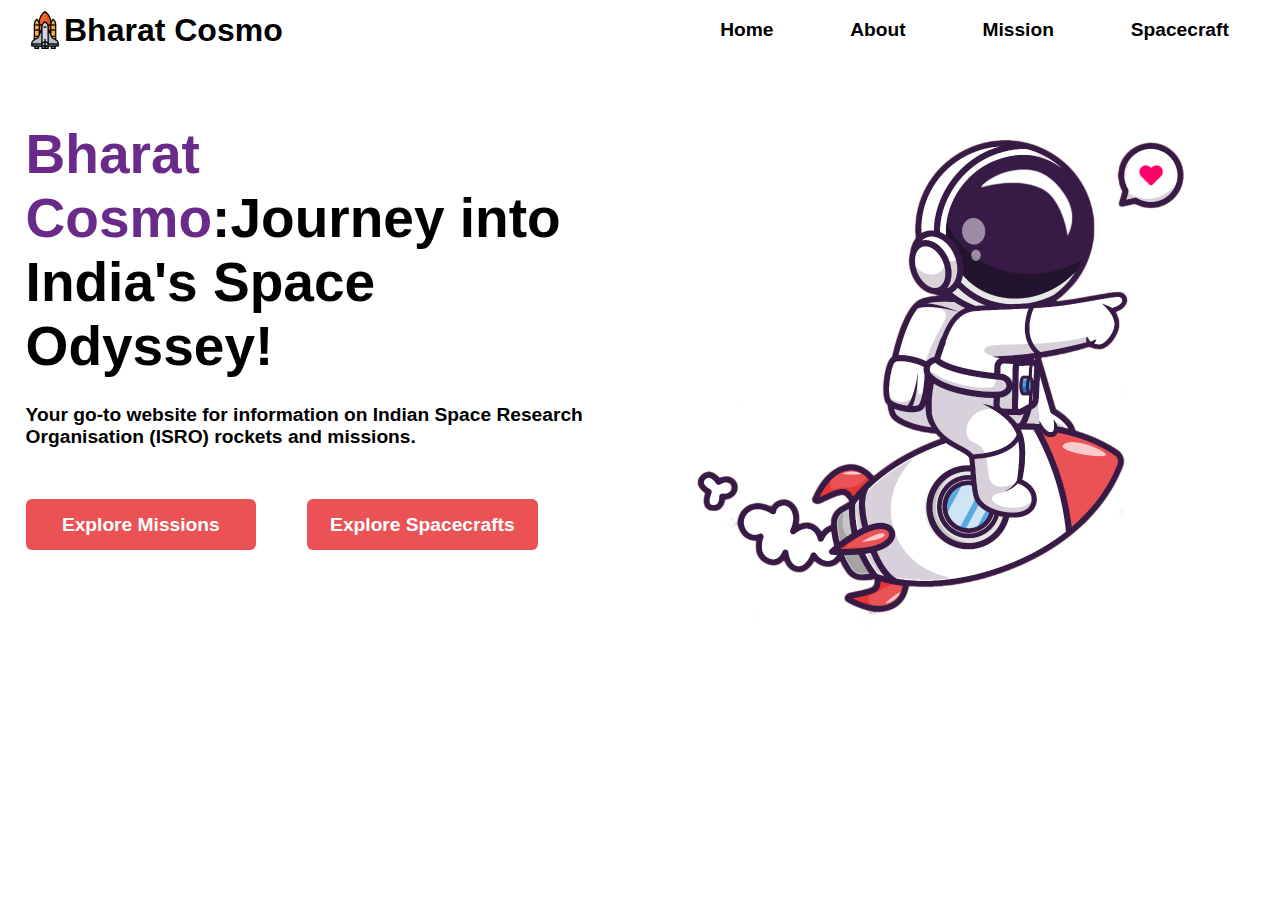
==== index.html @ 1bb53cc1 "UI UPDATES" ====
<!DOCTYPE html>
<html lang="en">
<head>
  <meta charset="UTF-8">
  <meta name="viewport" content="width=device-width, initial-scale=1.0">
  <link rel="stylesheet" href="css/style.css">
  <title>Bharat Cosmo</title>
</head>
<body>
  <div class="contents">
    <nav>
      <div class="logo"></div>
      <h1>Bharat Cosmo</h1>
        <div class="menu">
        <h4>Home</h4>
        <h4>About</h4>
        <h4>Mission</h4>
        <h4>Spacecraft</h4>
        <img src="img/bars-solid.svg" alt="menu-logo">
        </div>
    </nav>
    <div class="hero">
    <div class="left">
      <h1><span>Bharat Cosmo</span>:Journey into India's Space Odyssey!</h1>
      <h4>Your go-to website for information on Indian Space Research Organisation (ISRO) rockets and missions.</h4>
<div class="buttons"><button>Explore Missions</button>
  <button>Explore Spacecrafts</button></div>
    
    </div>
    <div class="right">
    </div>
  </div>
  </div>
 


</body>
</html>
---- css/style.css ----
body{
    margin: 0;
    padding: 0;
    border: 0;
    font-family: sans-serif;
}

nav{
    width: 100%;
    height: 60px;
    display: flex;
    align-items: center;
    justify-content: space-between; 
 }

.logo{
    background-image: url(/img/spaceship.png);
    background-repeat: no-repeat;
    background-size: contain;
    position: absolute;  
    left: 2vw;
    height: 3vw;
    width: 3vw;
}

nav h1{
    font-size: 2.5vw;
    font-weight:bolder;
    padding-left: 5vw;
}

.menu{
    display: flex;
    justify-content: space-between;
    align-items: center;
    gap: 6vw;
    padding: 4vw;
    font-weight:lighter;
    font-size: 1.5vw;
}

.menu img{
    height: 30px;
    width: 30px;
    margin: 2vw;
    display: none;
}

@media (max-width:600px){
  .menu h4{
    display: none;
  }

  .menu img{
    display: block;
  }
}

.hero{
    display: flex;
}

.left{
    width: 50%;
    height: calc(100vh - 60px);
    flex-direction: column;
}

.left h1{
    font-weight: bolder;
    word-wrap:break-word;
    word-break: keep-all;
    font-size: 4.3vw;
    padding-top: 2vw;
    padding-left: 2vw;
    padding-right: 2vw;
    margin-bottom: 1vw;
}

.left h1 span{
    color:#6a2a8a;
}
.left h4{
    font-size: 1.5vw;
    font-weight: bolder;
    padding-left: 2vw;
    padding-right: 2vw;
}

.left button{
    display: flex;
    font-weight: bolder;
    font-size: 1.5vw;
    color: white;
    width: 18vw;
    height: 4vw;
    margin: 2vw;
    background-color: #EB5255;
    border: 0;
    border-radius: 6px;
    display: flex;
    align-items: center;
    justify-content: center;
}

.buttons{
    display: flex;
}

.right{
    width: 50%;
    background-image: url(/img/astro.png);
    background-size: contain;
    background-repeat: no-repeat;
}
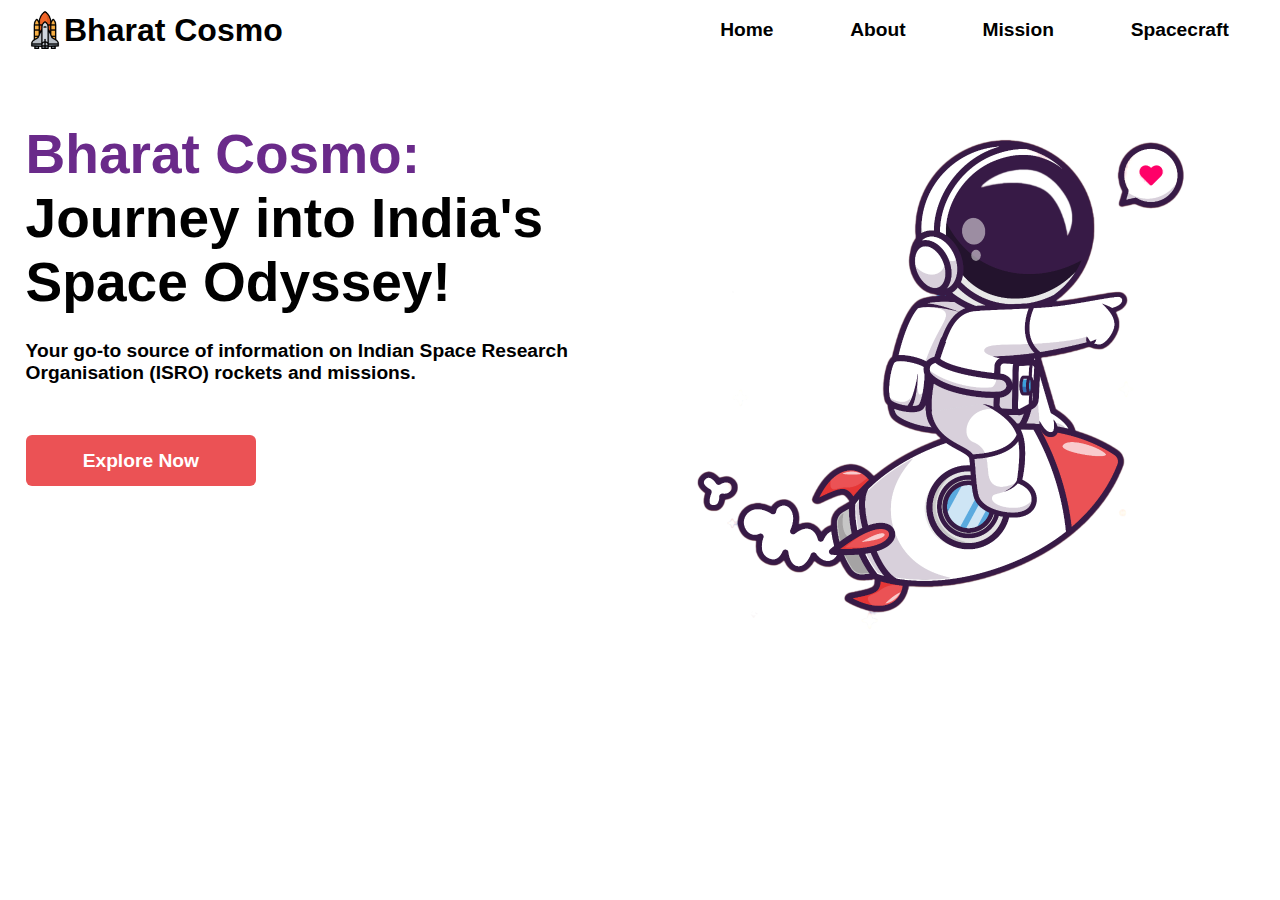
==== commit 5bb2068c: "UI UPDaTE" ====
--- a/index.html
+++ b/index.html
@@ -21,15 +21,25 @@
     </nav>
     <div class="hero">
     <div class="left">
-      <h1><span>Bharat Cosmo</span>:Journey into India's Space Odyssey!</h1>
-      <h4>Your go-to website for information on Indian Space Research Organisation (ISRO) rockets and missions.</h4>
-<div class="buttons"><button>Explore Missions</button>
-  <button>Explore Spacecrafts</button></div>
-    
+      <h1><span>Bharat Cosmo: </span>Journey into India's Space Odyssey!</h1>
+      <h4>Your go-to source of information on Indian Space Research Organisation (ISRO) rockets and missions.</h4>
+<div class="buttons"><button>Explore Now</button>
+  </div>
+      </div>
+
+    <div class="right">
+      <div class="buttons"><button>Explore Now</button>
+      </div>
+
     </div>
-    <div class="right">
+
+  </div>
+
+    <div class="missions">
+      <div class="m-left"></div>
+      <div class="m-right"></div>
     </div>
-  </div>
+
   </div>
  
 
--- a/css/style.css
+++ b/css/style.css
@@ -46,16 +46,6 @@
     display: none;
 }
 
-@media (max-width:600px){
-  .menu h4{
-    display: none;
-  }
-
-  .menu img{
-    display: block;
-  }
-}
-
 .hero{
     display: flex;
 }
@@ -68,8 +58,6 @@
 
 .left h1{
     font-weight: bolder;
-    word-wrap:break-word;
-    word-break: keep-all;
     font-size: 4.3vw;
     padding-top: 2vw;
     padding-left: 2vw;
@@ -114,5 +102,93 @@
     background-repeat: no-repeat;
 }
 
+.right button{
+    display: none;
+}
+
+/* Media query for mobile devices */
+@media (max-width:600px){
+    .menu h4{
+      display: none;
+    }
+  
+    .menu img{
+      display: block;
+    }
+  
+    nav h1{
+      font-size: 20px;
+      padding-left: 8vw;
+    }
+  
+    .logo{
+      height: 6vw;
+      width: 6vw;
+    }
+
+    .left button{
+        height:9vw;
+        width:33vw;
+        font-size: 4vw;
+        font-weight: 700;
+        display: none;
+    }
+    .right button{
+        height:15vw;
+        width:60vw;
+        font-size: 6vw;
+        font-weight: 700;
+        display: flex;
+        color: white;
+        margin: 10vw;
+        background-color: #EB5255;
+        border: 0;
+        border-radius: 6px;
+        margin-top: 85vw;
+        margin-left: 8vw;
+        align-items: center;
+        justify-content: center;
+    }
 
 
+    .left h1{
+        font-size: 10vw;
+    }
+
+    .left h4{
+        font-size: 5vw;
+        font-weight:300;
+        padding-left: 2vw;
+        padding-right: 2vw;
+        margin-top: 3vw;
+    }
+
+    .left{
+        height: 70vw;
+        width: 100vw;
+        /* background-color: grey; */
+    }
+
+    .right{
+     
+        
+        width: 100vw;
+        height: 90vw ;
+        /* background-color: #6a2a8a; */
+        display: flex;
+        justify-content: center;
+    }
+    
+    .hero{
+        display: flex;
+        flex-direction: column;
+        align-items: center;
+
+    }
+
+
+  
+  }
+
+
+
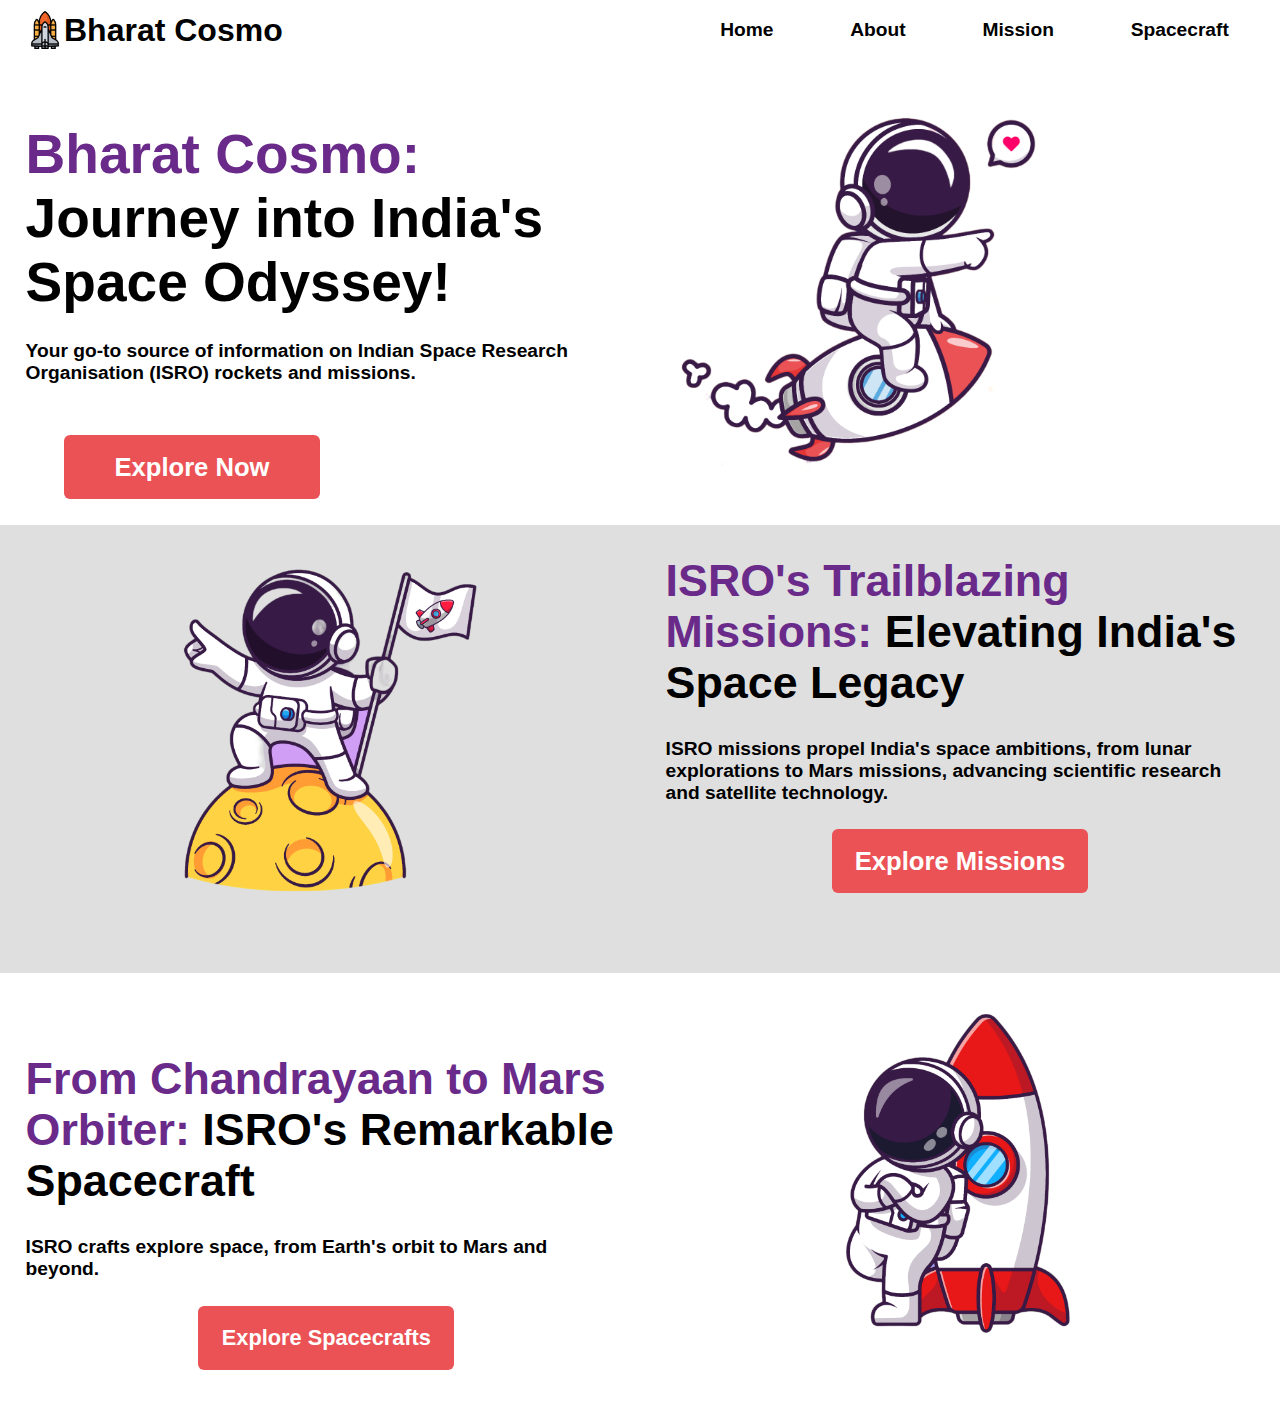
==== commit d09067e3: "homepage ui design" ====
--- a/index.html
+++ b/index.html
@@ -36,9 +36,23 @@
   </div>
 
     <div class="missions">
-      <div class="m-left"></div>
-      <div class="m-right"></div>
+      <div class="m-left">
+        <img src="img/astro-mission.png" alt="">
+      </div>
+      <div class="m-right"><h1><span>ISRO's Trailblazing Missions: </span>Elevating India's Space Legacy</h1>
+      <h4>ISRO missions propel India's space ambitions, from lunar explorations to Mars missions, advancing scientific research and satellite technology.</h4>
+      <button>Explore Missions</button>
+      </div>
     </div>
+
+    <div class="spacecrafts">
+      <div class="s-left"><h1><span>From Chandrayaan to Mars Orbiter: </span>ISRO's Remarkable Spacecraft</h1>
+        <h4>ISRO crafts explore space, from Earth's orbit to Mars and beyond.</h4>
+        <button>Explore Spacecrafts</button>
+       
+      </div>
+      <div class="s-right"> <img src="img/astro-rocket.png" alt="">
+      </div>
 
   </div>
  
--- a/css/style.css
+++ b/css/style.css
@@ -40,10 +40,9 @@
 }
 
 .menu img{
-    height: 30px;
-    width: 30px;
-    margin: 2vw;
     display: none;
+   
+    
 }
 
 .hero{
@@ -52,7 +51,6 @@
 
 .left{
     width: 50%;
-    height: calc(100vh - 60px);
     flex-direction: column;
 }
 
@@ -78,10 +76,10 @@
 .left button{
     display: flex;
     font-weight: bolder;
-    font-size: 1.5vw;
+    font-size: 2vw;
     color: white;
-    width: 18vw;
-    height: 4vw;
+    width: 20vw;
+    height: 5vw;
     margin: 2vw;
     background-color: #EB5255;
     border: 0;
@@ -93,6 +91,7 @@
 
 .buttons{
     display: flex;
+    padding-left: 3vw;
 }
 
 .right{
@@ -114,6 +113,9 @@
   
     .menu img{
       display: block;
+      height: 30px;
+      width: 30px;
+      margin: 2vw;
     }
   
     nav h1{
@@ -186,9 +188,145 @@
 
     }
 
-
-  
-  }
-
-
-
+  }
+
+  .missions{
+    width: 100%;
+    height: 35vw;
+    background-color: #d6d6d6c4;
+    display: flex;
+    justify-content: center;
+    align-items: center;
+  }
+
+  .m-left{
+    height:35vw;
+    width:50%;
+    /* background-color: #D09EF5; */
+   
+    background-repeat: no-repeat;
+    background-size: contain;
+  }
+
+  .m-left img{
+    width:32vw;
+    height:32vw;
+    padding-left: 9vw;
+    padding-top: 0px;
+  }
+  .m-right{
+    height:35vw;
+    width:50%;
+    /* background-color: rgb(255, 12, 166); */
+    display: flex;
+    align-items: center;
+  
+    flex-direction: column;
+  }
+
+  .m-right h1{
+    font-weight: bolder;
+    font-size: 3.5vw;
+    
+    padding-left: 2vw;
+  }
+
+  .m-right span{
+    color:#6a2a8a;
+  }
+
+  .m-right h4{
+    padding-left:2vw;
+    padding-right:2vw;
+    font-size: 1.5vw;
+    margin-top: 0;
+  }
+
+  .m-right button{
+    display: flex;
+    font-weight: bolder;
+    font-size: 2vw;
+    color: white;
+    width: 20vw;
+    height: 5vw;
+   background-color: #EB5255;
+    border: 0;
+    border-radius: 6px;
+    display: flex;
+    align-items: center;
+    justify-content: center;
+  }
+
+  .spacecrafts{
+    width: 100%;
+    height: 35vw;
+    background-color: #ffffff;
+    display: flex;
+    justify-content: center;
+    align-items: center;
+  }
+
+  .s-right{
+    height:35vw;
+    width:50%;
+    /* background-color: #D09EF5; */
+   
+    background-repeat: no-repeat;
+    background-size: contain;
+  }
+
+  .s-right img{
+    width:32vw;
+    height:32vw;
+    padding-left: 9vw;
+    padding-top: 0px;
+  }
+  .s-left{
+    height:35vw;
+    width:50%;
+    /* background-color: rgb(255, 12, 166); */
+    display: flex;
+    align-items: center;
+    justify-content: center;
+  
+    flex-direction: column;
+  }
+
+  .s-left h1{
+    font-weight: bolder;
+    font-size: 3.5vw;
+    
+    padding-left: 2vw;
+  }
+
+  .s-left span{
+    color:#6a2a8a;
+  }
+
+  .s-left h4{
+    padding-left:2vw;
+    padding-right:2vw;
+    font-size: 1.5vw;
+    margin-top: 0;
+  }
+
+  .s-left button{
+    display: flex;
+    font-weight: bolder;
+    font-size: 1.7vw;
+    color: white;
+    width: 20vw;
+    height: 5vw;
+    margin-left: 1vw;
+    background-color: #EB5255;
+    border: 0;
+    border-radius: 6px;
+    display: flex;
+    align-items: center;
+    justify-content: center;
+  }
+
+ 
+
+ 
+
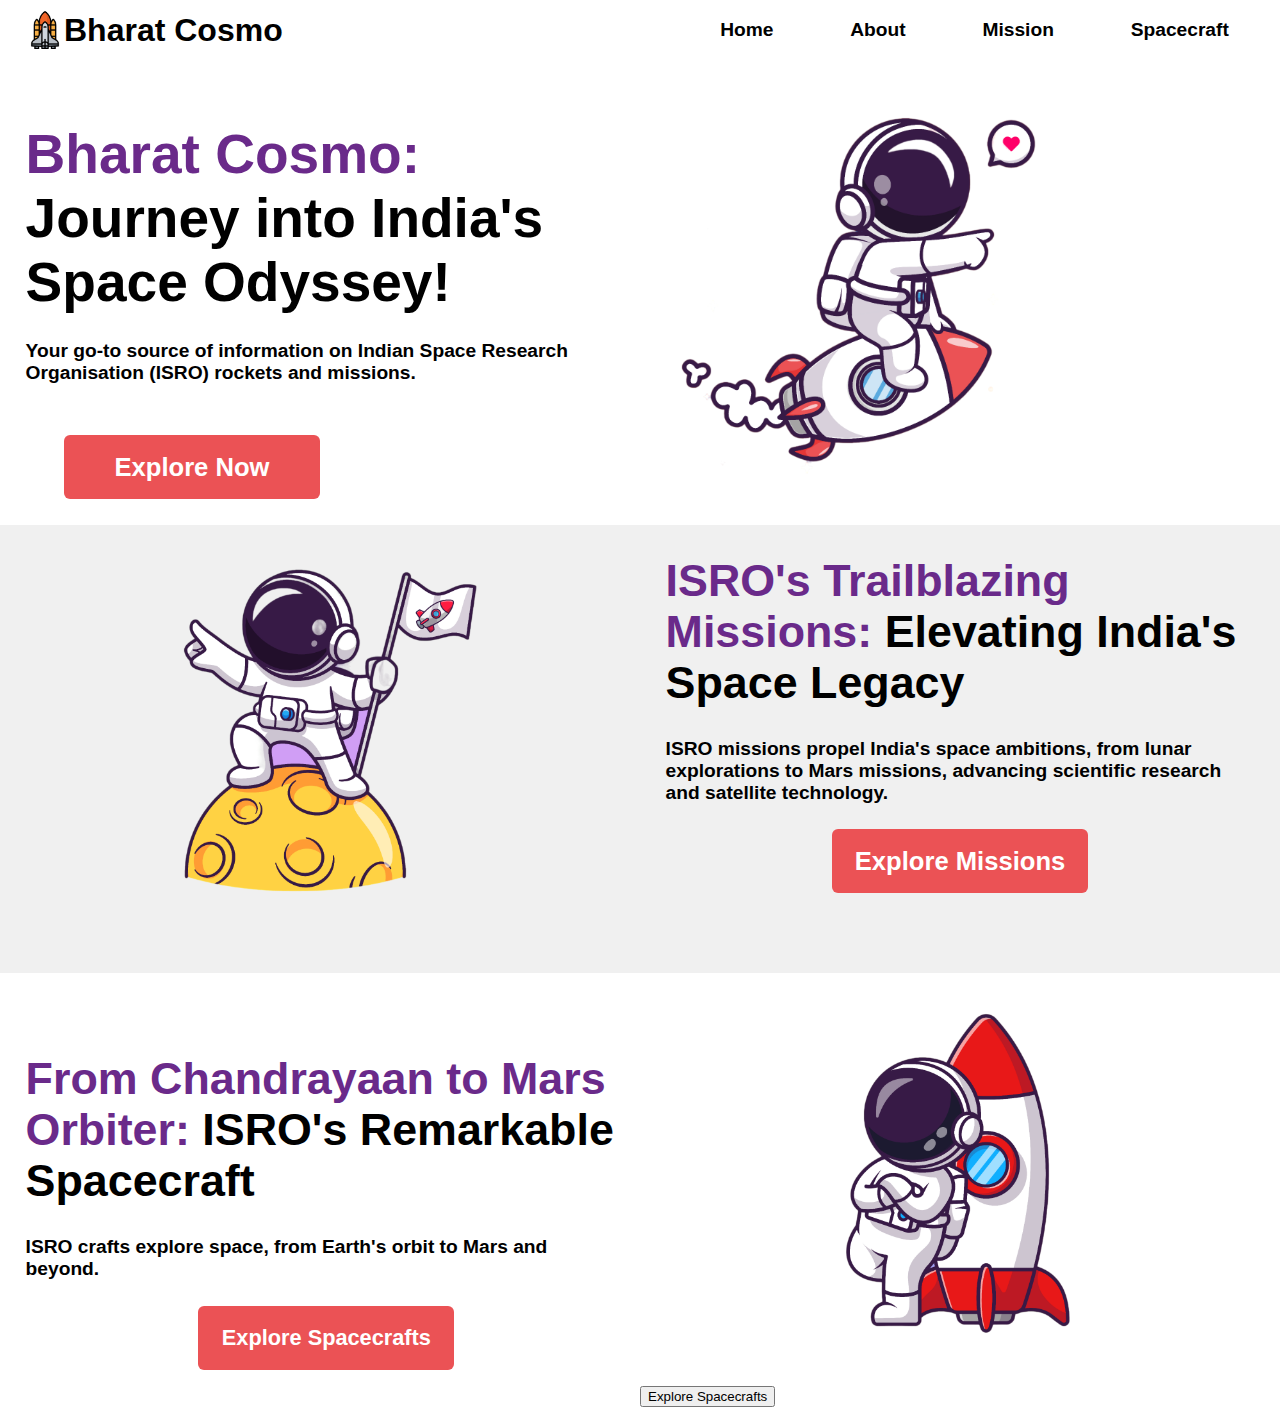
==== commit 520756f6: "homepage ui updates" ====
--- a/index.html
+++ b/index.html
@@ -38,6 +38,7 @@
     <div class="missions">
       <div class="m-left">
         <img src="img/astro-mission.png" alt="">
+        <button>Explore Missions</button>
       </div>
       <div class="m-right"><h1><span>ISRO's Trailblazing Missions: </span>Elevating India's Space Legacy</h1>
       <h4>ISRO missions propel India's space ambitions, from lunar explorations to Mars missions, advancing scientific research and satellite technology.</h4>
@@ -52,9 +53,14 @@
        
       </div>
       <div class="s-right"> <img src="img/astro-rocket.png" alt="">
+        <button>Explore Spacecrafts</button>
       </div>
 
+   
+
   </div>
+
+ 
  
 
 
--- a/css/style.css
+++ b/css/style.css
@@ -105,7 +105,7 @@
     display: none;
 }
 
-/* Media query for mobile devices */
+/* Media query for mobile devices - hero and nav */
 @media (max-width:600px){
     .menu h4{
       display: none;
@@ -155,12 +155,13 @@
 
     .left h1{
         font-size: 10vw;
+        margin-left:2vw;
     }
 
     .left h4{
         font-size: 5vw;
         font-weight:300;
-        padding-left: 2vw;
+        margin-left:2vw;
         padding-right: 2vw;
         margin-top: 3vw;
     }
@@ -193,7 +194,7 @@
   .missions{
     width: 100%;
     height: 35vw;
-    background-color: #d6d6d6c4;
+    background-color: #d6d6d65f;
     display: flex;
     justify-content: center;
     align-items: center;
@@ -326,7 +327,150 @@
     justify-content: center;
   }
 
+  .m-left button{
+    display: none;
+  }
+
+/* Media queries for missions section */
+
+  @media (max-width:600px){
+
+    .missions{
+     height: 150vw;
+     display: flex;
+     margin-top: 15vw;
+     align-items: flex-start;
+     justify-content: flex-start;
+     flex-direction: column-reverse;
+    }
+
+    .m-left{
+      width: 100vw;
+      /* background-color: #6a2a8a; */
+      height: 90vw;
+      position: relative;
+    }
+
+    .m-left img{
+      height: 70vw;
+      width: 70vw;
+      position: absolute;
+      bottom: 10vw;
+      left:10vw;
+    }
+    .m-right{
+      /* background-color: #ff0505; */
+      width: 100vw;
+      display: flex;
+      justify-content: center;
+      align-items:center;
+      
+      height: 60vw;
+    }
+
+    .m-left button{
+      display: flex;
+      font-weight: bolder;
+      font-size: 5vw;
+      color: white;
+      width: 50vw;
+      height: 11vw;
+      margin-left: 1vw;
+      background-color: #EB5255;
+      border: 0;
+      border-radius: 6px;
+      display: flex;
+      align-items: center;
+      justify-content: center;
+      position: absolute;
+      bottom: 4vw;
+      left:24vw;
+
+    }
+
+    .m-right button{
+      display: none;
+    }
+
+    .m-right h1{
+      font-size: 9vw;
+      padding: 0vw 2vw;
+      margin-top:20vw
+    }
+    .m-right h4{
+      font-size: 5vw;
+      font-weight: lighter;
+      padding: 2vw 2vw;
+      margin: 0;
+    }
+
+    .spacecrafts{
+     height: 125vw;
+     display: flex;
+     margin-top: 13vw;
+     align-items: flex-start;
+     justify-content: flex-start;
+     flex-direction: column;
+    }
+
+    .s-right{
+      width: 100vw;
+      /* background-color: #6a2a8a; */
+      height: 90vw;
+      position: relative;
+    }
+
+    .s-right img{
+      height: 70vw;
+      width: 70vw;
+      position: absolute;
+      bottom: 10vw;
+      left:10vw;
+    }
+    .s-left{
+      /* background-color: #ff0505; */
+      width: 100vw;
+      display: flex;
+      justify-content: center;
+      align-items:center;
+      
+      height: 60vw;
+    }
+
+    .s-right button{
+      display: flex;
+      font-weight: bolder;
+      font-size: 4.5vw;
+      color: white;
+      width: 50vw;
+      height: 11vw;
+      margin-left: 1vw;
+      background-color: #EB5255;
+      border: 0;
+      border-radius: 6px;
+      display: flex;
+      align-items: center;
+      justify-content: center;
+      position: absolute;
+      bottom: 4vw;
+      left:24vw;
+
+    }
+
+    .s-left button{
+      display: none;
+    }
+
+    .s-left h1{
+      font-size: 9vw;
+      padding: 0vw 2vw;
+      margin:0.5vw ;
+    }
+    .s-left h4{
+      font-size: 5vw;
+      font-weight: lighter;
+      padding: 2vw 2vw;
+      margin: 0;
+    }
+  }
  
-
- 
-
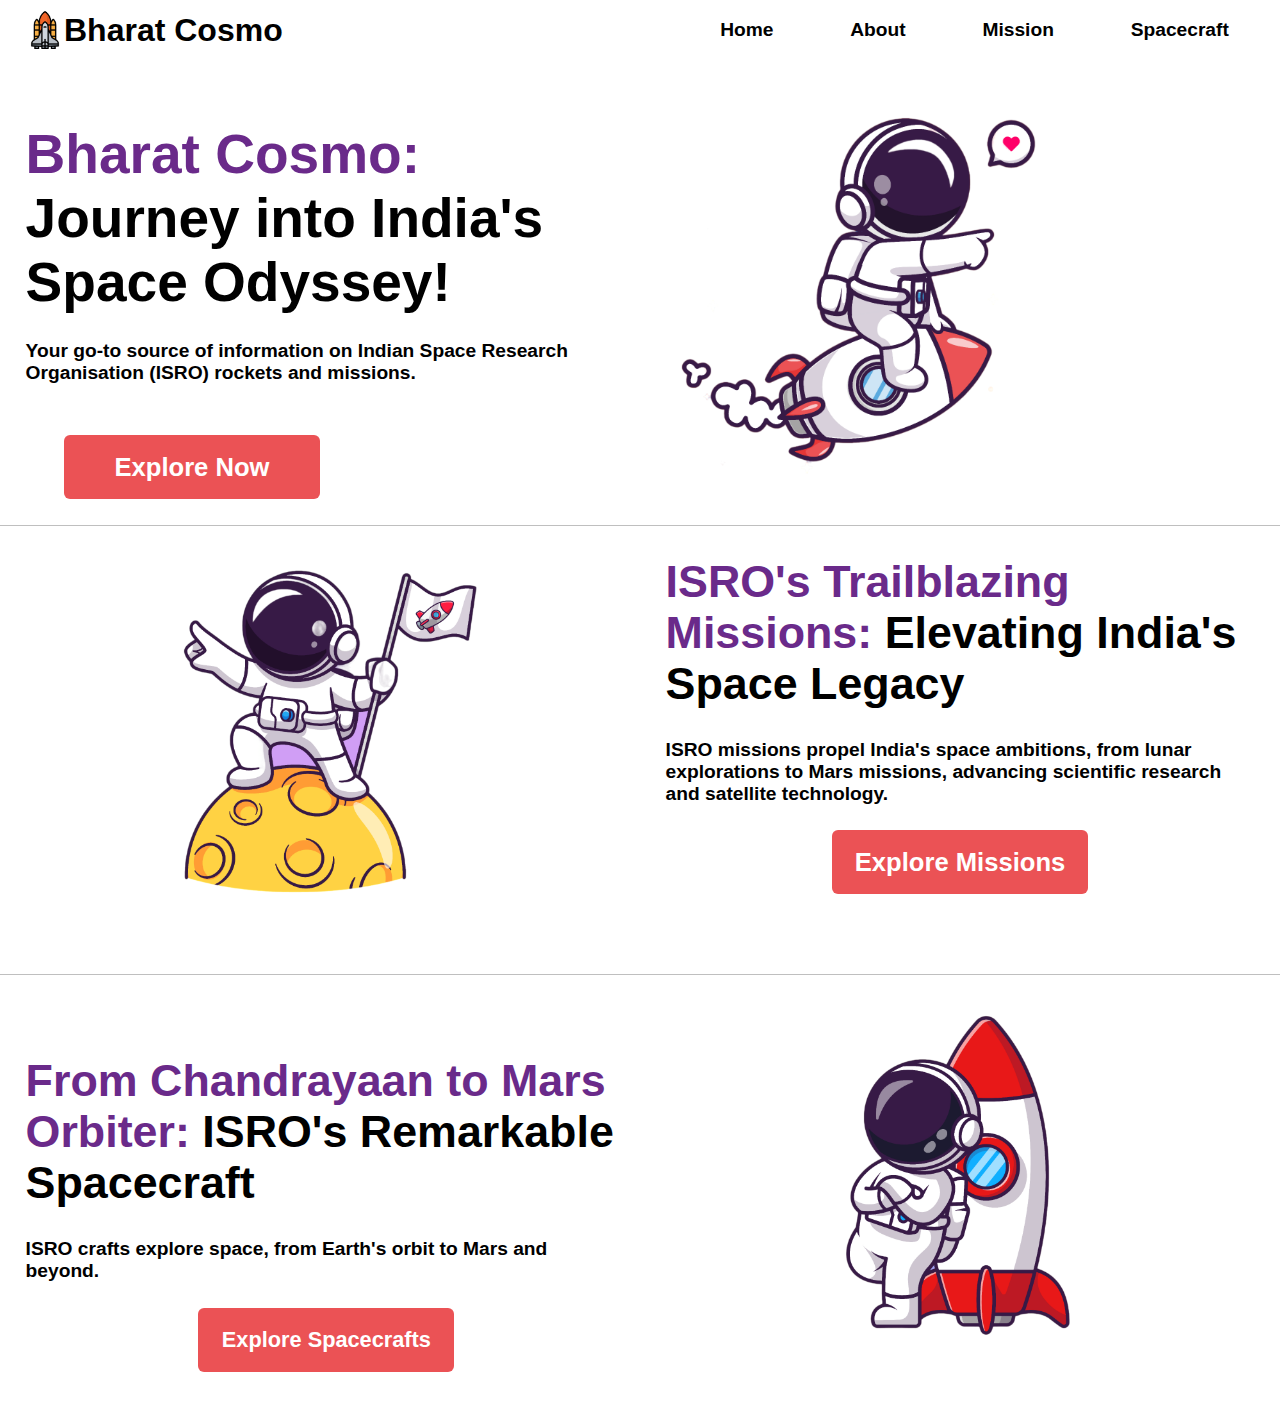
==== commit df370a82: "ui" ====
--- a/index.html
+++ b/index.html
@@ -1,68 +1,76 @@
 <!DOCTYPE html>
 <html lang="en">
-<head>
-  <meta charset="UTF-8">
-  <meta name="viewport" content="width=device-width, initial-scale=1.0">
-  <link rel="stylesheet" href="css/style.css">
-  <title>Bharat Cosmo</title>
-</head>
-<body>
-  <div class="contents">
-    <nav>
-      <div class="logo"></div>
-      <h1>Bharat Cosmo</h1>
+  <head>
+    <meta charset="UTF-8" />
+    <meta name="viewport" content="width=device-width, initial-scale=1.0" />
+    <link rel="stylesheet" href="css/style.css" />
+    <title>Bharat Cosmo</title>
+  </head>
+  <body>
+    <div class="contents">
+      <nav>
+        <div class="logo"></div>
+        <h1>Bharat Cosmo</h1>
         <div class="menu">
-        <h4>Home</h4>
-        <h4>About</h4>
-        <h4>Mission</h4>
-        <h4>Spacecraft</h4>
-        <img src="img/bars-solid.svg" alt="menu-logo">
+          <h4>Home</h4>
+          <h4>About</h4>
+          <h4>Mission</h4>
+          <h4>Spacecraft</h4>
+          <img src="img/bars-solid.svg" alt="menu-logo" />
         </div>
-    </nav>
-    <div class="hero">
-    <div class="left">
-      <h1><span>Bharat Cosmo: </span>Journey into India's Space Odyssey!</h1>
-      <h4>Your go-to source of information on Indian Space Research Organisation (ISRO) rockets and missions.</h4>
-<div class="buttons"><button>Explore Now</button>
-  </div>
+      </nav>
+      <div class="hero">
+        <div class="left">
+          <h1>
+            <span>Bharat Cosmo: </span>Journey into India's Space Odyssey!
+          </h1>
+          <h4>
+            Your go-to source of information on Indian Space Research
+            Organisation (ISRO) rockets and missions.
+          </h4>
+          <div class="buttons"><button>Explore Now</button></div>
+        </div>
+
+        <div class="right">
+          <div class="buttons"><button>Explore Now</button></div>
+        </div>
       </div>
 
-    <div class="right">
-      <div class="buttons"><button>Explore Now</button>
+      <div class="missions">
+        <div class="m-left">
+          <img src="img/astro-mission.png" alt="" />
+          <button>Explore Missions</button>
+        </div>
+        <div class="m-right">
+          <h1>
+            <span>ISRO's Trailblazing Missions: </span>Elevating India's Space
+            Legacy
+          </h1>
+          <h4>
+            ISRO missions propel India's space ambitions, from lunar
+            explorations to Mars missions, advancing scientific research and
+            satellite technology.
+          </h4>
+          <button>Explore Missions</button>
+        </div>
       </div>
 
-    </div>
-
-  </div>
-
-    <div class="missions">
-      <div class="m-left">
-        <img src="img/astro-mission.png" alt="">
-        <button>Explore Missions</button>
-      </div>
-      <div class="m-right"><h1><span>ISRO's Trailblazing Missions: </span>Elevating India's Space Legacy</h1>
-      <h4>ISRO missions propel India's space ambitions, from lunar explorations to Mars missions, advancing scientific research and satellite technology.</h4>
-      <button>Explore Missions</button>
+      <div class="spacecrafts">
+        <div class="s-left">
+          <h1>
+            <span>From Chandrayaan to Mars Orbiter: </span>ISRO's Remarkable
+            Spacecraft
+          </h1>
+          <h4>
+            ISRO crafts explore space, from Earth's orbit to Mars and beyond.
+          </h4>
+          <button>Explore Spacecrafts</button>
+        </div>
+        <div class="s-right">
+          <img src="img/astro-rocket.png" alt="" />
+          <button>Explore Spacecrafts</button>
+        </div>
       </div>
     </div>
-
-    <div class="spacecrafts">
-      <div class="s-left"><h1><span>From Chandrayaan to Mars Orbiter: </span>ISRO's Remarkable Spacecraft</h1>
-        <h4>ISRO crafts explore space, from Earth's orbit to Mars and beyond.</h4>
-        <button>Explore Spacecrafts</button>
-       
-      </div>
-      <div class="s-right"> <img src="img/astro-rocket.png" alt="">
-        <button>Explore Spacecrafts</button>
-      </div>
-
-   
-
-  </div>
-
- 
- 
-
-
-</body>
-</html>+  </body>
+</html>
--- a/css/style.css
+++ b/css/style.css
@@ -1,476 +1,471 @@
-body{
-    margin: 0;
-    padding: 0;
-    border: 0;
-    font-family: sans-serif;
-}
-
-nav{
-    width: 100%;
-    height: 60px;
-    display: flex;
-    align-items: center;
-    justify-content: space-between; 
- }
-
-.logo{
-    background-image: url(/img/spaceship.png);
-    background-repeat: no-repeat;
-    background-size: contain;
-    position: absolute;  
-    left: 2vw;
-    height: 3vw;
-    width: 3vw;
-}
-
-nav h1{
-    font-size: 2.5vw;
-    font-weight:bolder;
-    padding-left: 5vw;
-}
-
-.menu{
-    display: flex;
-    justify-content: space-between;
-    align-items: center;
-    gap: 6vw;
-    padding: 4vw;
-    font-weight:lighter;
-    font-size: 1.5vw;
-}
-
-.menu img{
+body {
+  margin: 0;
+  padding: 0;
+  border: 0;
+  font-family: sans-serif;
+}
+
+nav {
+  width: 100%;
+  height: 60px;
+  display: flex;
+  align-items: center;
+  justify-content: space-between;
+}
+
+.logo {
+  background-image: url(/img/spaceship.png);
+  background-repeat: no-repeat;
+  background-size: contain;
+  position: absolute;
+  left: 2vw;
+  height: 3vw;
+  width: 3vw;
+}
+
+nav h1 {
+  font-size: 2.5vw;
+  font-weight: bolder;
+  padding-left: 5vw;
+}
+
+.menu {
+  display: flex;
+  justify-content: space-between;
+  align-items: center;
+  gap: 6vw;
+  padding: 4vw;
+  font-weight: lighter;
+  font-size: 1.5vw;
+}
+
+.menu img {
+  display: none;
+}
+
+.hero {
+  display: flex;
+}
+
+.left {
+  width: 50%;
+  flex-direction: column;
+}
+
+.left h1 {
+  font-weight: bolder;
+  font-size: 4.3vw;
+  padding-top: 2vw;
+  padding-left: 2vw;
+  padding-right: 2vw;
+  margin-bottom: 1vw;
+}
+
+.left h1 span {
+  color: #6a2a8a;
+}
+.left h4 {
+  font-size: 1.5vw;
+  font-weight: bolder;
+  padding-left: 2vw;
+  padding-right: 2vw;
+}
+
+.left button {
+  display: flex;
+  font-weight: bolder;
+  font-size: 2vw;
+  color: white;
+  width: 20vw;
+  height: 5vw;
+  margin: 2vw;
+  background-color: #eb5255;
+  border: 0;
+  border-radius: 6px;
+  display: flex;
+  align-items: center;
+  justify-content: center;
+}
+
+.buttons {
+  display: flex;
+  padding-left: 3vw;
+}
+
+.right {
+  width: 50%;
+  background-image: url(/img/astro.png);
+  background-size: contain;
+  background-repeat: no-repeat;
+}
+
+.right button {
+  display: none;
+}
+
+/* Media query for mobile devices - hero and nav */
+@media (max-width: 600px) {
+  .menu h4 {
     display: none;
-   
-    
-}
-
-.hero{
-    display: flex;
-}
-
-.left{
-    width: 50%;
-    flex-direction: column;
-}
-
-.left h1{
-    font-weight: bolder;
-    font-size: 4.3vw;
-    padding-top: 2vw;
-    padding-left: 2vw;
-    padding-right: 2vw;
-    margin-bottom: 1vw;
-}
-
-.left h1 span{
-    color:#6a2a8a;
-}
-.left h4{
-    font-size: 1.5vw;
-    font-weight: bolder;
-    padding-left: 2vw;
-    padding-right: 2vw;
-}
-
-.left button{
-    display: flex;
-    font-weight: bolder;
-    font-size: 2vw;
+  }
+
+  .menu img {
+    display: block;
+    height: 30px;
+    width: 30px;
+    margin: 2vw;
+  }
+
+  nav h1 {
+    font-size: 20px;
+    padding-left: 8vw;
+  }
+
+  .logo {
+    height: 6vw;
+    width: 6vw;
+  }
+
+  .left button {
+    height: 9vw;
+    width: 33vw;
+    font-size: 4vw;
+    font-weight: 700;
+    display: none;
+  }
+  .right button {
+    height: 15vw;
+    width: 60vw;
+    font-size: 6vw;
+    font-weight: 700;
+    display: flex;
     color: white;
-    width: 20vw;
-    height: 5vw;
-    margin: 2vw;
-    background-color: #EB5255;
+    margin: 10vw;
+    background-color: #eb5255;
     border: 0;
     border-radius: 6px;
-    display: flex;
-    align-items: center;
-    justify-content: center;
-}
-
-.buttons{
-    display: flex;
-    padding-left: 3vw;
-}
-
-.right{
-    width: 50%;
-    background-image: url(/img/astro.png);
-    background-size: contain;
-    background-repeat: no-repeat;
-}
-
-.right button{
-    display: none;
-}
-
-/* Media query for mobile devices - hero and nav */
-@media (max-width:600px){
-    .menu h4{
-      display: none;
-    }
-  
-    .menu img{
-      display: block;
-      height: 30px;
-      width: 30px;
-      margin: 2vw;
-    }
-  
-    nav h1{
-      font-size: 20px;
-      padding-left: 8vw;
-    }
-  
-    .logo{
-      height: 6vw;
-      width: 6vw;
-    }
-
-    .left button{
-        height:9vw;
-        width:33vw;
-        font-size: 4vw;
-        font-weight: 700;
-        display: none;
-    }
-    .right button{
-        height:15vw;
-        width:60vw;
-        font-size: 6vw;
-        font-weight: 700;
-        display: flex;
-        color: white;
-        margin: 10vw;
-        background-color: #EB5255;
-        border: 0;
-        border-radius: 6px;
-        margin-top: 85vw;
-        margin-left: 8vw;
-        align-items: center;
-        justify-content: center;
-    }
-
-
-    .left h1{
-        font-size: 10vw;
-        margin-left:2vw;
-    }
-
-    .left h4{
-        font-size: 5vw;
-        font-weight:300;
-        margin-left:2vw;
-        padding-right: 2vw;
-        margin-top: 3vw;
-    }
-
-    .left{
-        height: 70vw;
-        width: 100vw;
-        /* background-color: grey; */
-    }
-
-    .right{
-     
-        
-        width: 100vw;
-        height: 90vw ;
-        /* background-color: #6a2a8a; */
-        display: flex;
-        justify-content: center;
-    }
-    
-    .hero{
-        display: flex;
-        flex-direction: column;
-        align-items: center;
-
-    }
-
-  }
-
-  .missions{
-    width: 100%;
-    height: 35vw;
-    background-color: #d6d6d65f;
-    display: flex;
-    justify-content: center;
-    align-items: center;
-  }
-
-  .m-left{
-    height:35vw;
-    width:50%;
-    /* background-color: #D09EF5; */
-   
-    background-repeat: no-repeat;
-    background-size: contain;
-  }
-
-  .m-left img{
-    width:32vw;
-    height:32vw;
-    padding-left: 9vw;
-    padding-top: 0px;
-  }
-  .m-right{
-    height:35vw;
-    width:50%;
-    /* background-color: rgb(255, 12, 166); */
-    display: flex;
-    align-items: center;
-  
+    margin-top: 85vw;
+    margin-left: 8vw;
+    align-items: center;
+    justify-content: center;
+  }
+
+  .left h1 {
+    font-size: 10vw;
+    margin-left: 2vw;
+  }
+
+  .left h4 {
+    font-size: 5vw;
+    font-weight: 300;
+    margin-left: 2vw;
+    padding-right: 2vw;
+    margin-top: 3vw;
+  }
+
+  .left {
+    height: 70vw;
+    width: 100vw;
+    /* background-color: grey; */
+  }
+
+  .right {
+    width: 100vw;
+    height: 90vw;
+    /* background-color: #6a2a8a; */
+    display: flex;
+    justify-content: center;
+  }
+
+  .hero {
+    display: flex;
     flex-direction: column;
-  }
-
-  .m-right h1{
+    align-items: center;
+  }
+}
+
+.missions {
+  width: 100%;
+  height: 35vw;
+  /* background-color: #d6d6d69b; */
+  display: flex;
+  justify-content: center;
+  align-items: center;
+  border-top: 1px solid rgba(0, 0, 0, 0.25);
+  border-bottom: 1px solid rgba(0, 0, 0, 0.25);
+}
+
+.m-left {
+  height: 35vw;
+  width: 50%;
+  /* background-color: #D09EF5; */
+
+  background-repeat: no-repeat;
+  background-size: contain;
+}
+
+.m-left img {
+  width: 32vw;
+  height: 32vw;
+  padding-left: 9vw;
+  padding-top: 0px;
+}
+.m-right {
+  height: 35vw;
+  width: 50%;
+  /* background-color: rgb(255, 12, 166); */
+  display: flex;
+  align-items: center;
+
+  flex-direction: column;
+}
+
+.m-right h1 {
+  font-weight: bolder;
+  font-size: 3.5vw;
+
+  padding-left: 2vw;
+}
+
+.m-right span {
+  color: #6a2a8a;
+}
+
+.m-right h4 {
+  padding-left: 2vw;
+  padding-right: 2vw;
+  font-size: 1.5vw;
+  margin-top: 0;
+}
+
+.m-right button {
+  display: flex;
+  font-weight: bolder;
+  font-size: 2vw;
+  color: white;
+  width: 20vw;
+  height: 5vw;
+  background-color: #eb5255;
+  border: 0;
+  border-radius: 6px;
+  display: flex;
+  align-items: center;
+  justify-content: center;
+}
+
+.spacecrafts {
+  width: 100%;
+  height: 35vw;
+  background-color: #ffffff;
+  display: flex;
+  justify-content: center;
+  align-items: center;
+}
+
+.s-right {
+  height: 35vw;
+  width: 50%;
+  /* background-color: #D09EF5; */
+
+  background-repeat: no-repeat;
+  background-size: contain;
+}
+
+.s-right img {
+  width: 32vw;
+  height: 32vw;
+  padding-left: 9vw;
+  padding-top: 0px;
+}
+.s-left {
+  height: 35vw;
+  width: 50%;
+  /* background-color: rgb(255, 12, 166); */
+  display: flex;
+  align-items: center;
+  justify-content: center;
+
+  flex-direction: column;
+}
+
+.s-left h1 {
+  font-weight: bolder;
+  font-size: 3.5vw;
+
+  padding-left: 2vw;
+}
+
+.s-left span {
+  color: #6a2a8a;
+}
+
+.s-left h4 {
+  padding-left: 2vw;
+  padding-right: 2vw;
+  font-size: 1.5vw;
+  margin-top: 0;
+}
+
+.s-left button {
+  display: flex;
+  font-weight: bolder;
+  font-size: 1.7vw;
+  color: white;
+  width: 20vw;
+  height: 5vw;
+  margin-left: 1vw;
+  background-color: #eb5255;
+  border: 0;
+  border-radius: 6px;
+  display: flex;
+  align-items: center;
+  justify-content: center;
+}
+
+.m-left button {
+  display: none;
+}
+
+.s-right button {
+  display: none;
+}
+
+/* Media queries for missions  and spacecrafts section */
+
+@media (max-width: 600px) {
+  .missions {
+    height: 150vw;
+    display: flex;
+    margin-top: 15vw;
+    align-items: flex-start;
+    justify-content: flex-start;
+    flex-direction: column-reverse;
+  }
+
+  .m-left {
+    width: 100vw;
+    /* background-color: #6a2a8a; */
+    height: 90vw;
+    position: relative;
+  }
+
+  .m-left img {
+    height: 70vw;
+    width: 70vw;
+    position: absolute;
+    bottom: 10vw;
+    left: 10vw;
+  }
+  .m-right {
+    /* background-color: #ff0505; */
+    width: 100vw;
+    display: flex;
+    justify-content: center;
+    align-items: center;
+
+    height: 60vw;
+  }
+
+  .m-left button {
+    display: flex;
     font-weight: bolder;
-    font-size: 3.5vw;
-    
-    padding-left: 2vw;
-  }
-
-  .m-right span{
-    color:#6a2a8a;
-  }
-
-  .m-right h4{
-    padding-left:2vw;
-    padding-right:2vw;
-    font-size: 1.5vw;
-    margin-top: 0;
-  }
-
-  .m-right button{
-    display: flex;
-    font-weight: bolder;
-    font-size: 2vw;
+    font-size: 5vw;
     color: white;
-    width: 20vw;
-    height: 5vw;
-   background-color: #EB5255;
+    width: 50vw;
+    height: 11vw;
+    margin-left: 1vw;
+    background-color: #eb5255;
     border: 0;
     border-radius: 6px;
     display: flex;
     align-items: center;
     justify-content: center;
-  }
-
-  .spacecrafts{
-    width: 100%;
-    height: 35vw;
-    background-color: #ffffff;
-    display: flex;
-    justify-content: center;
-    align-items: center;
-  }
-
-  .s-right{
-    height:35vw;
-    width:50%;
-    /* background-color: #D09EF5; */
-   
-    background-repeat: no-repeat;
-    background-size: contain;
-  }
-
-  .s-right img{
-    width:32vw;
-    height:32vw;
-    padding-left: 9vw;
-    padding-top: 0px;
-  }
-  .s-left{
-    height:35vw;
-    width:50%;
-    /* background-color: rgb(255, 12, 166); */
-    display: flex;
-    align-items: center;
-    justify-content: center;
-  
+    position: absolute;
+    bottom: 4vw;
+    left: 24vw;
+  }
+
+  .m-right button {
+    display: none;
+  }
+
+  .m-right h1 {
+    font-size: 9vw;
+    padding: 0vw 2vw;
+    margin-top: 20vw;
+  }
+  .m-right h4 {
+    font-size: 5vw;
+    font-weight: lighter;
+    padding: 2vw 2vw;
+    margin: 0;
+  }
+
+  .spacecrafts {
+    height: 125vw;
+    display: flex;
+    margin-top: 13vw;
+    align-items: flex-start;
+    justify-content: flex-start;
     flex-direction: column;
   }
 
-  .s-left h1{
+  .s-right {
+    width: 100vw;
+    /* background-color: #6a2a8a; */
+    height: 90vw;
+    position: relative;
+  }
+
+  .s-right img {
+    height: 70vw;
+    width: 70vw;
+    position: absolute;
+    bottom: 10vw;
+    left: 10vw;
+  }
+  .s-left {
+    /* background-color: #ff0505; */
+    width: 100vw;
+    display: flex;
+    justify-content: center;
+    align-items: center;
+
+    height: 60vw;
+  }
+
+  .s-right button {
+    display: flex;
     font-weight: bolder;
-    font-size: 3.5vw;
-    
-    padding-left: 2vw;
-  }
-
-  .s-left span{
-    color:#6a2a8a;
-  }
-
-  .s-left h4{
-    padding-left:2vw;
-    padding-right:2vw;
-    font-size: 1.5vw;
-    margin-top: 0;
-  }
-
-  .s-left button{
-    display: flex;
-    font-weight: bolder;
-    font-size: 1.7vw;
+    font-size: 4.5vw;
     color: white;
-    width: 20vw;
-    height: 5vw;
+    width: 50vw;
+    height: 11vw;
     margin-left: 1vw;
-    background-color: #EB5255;
+    background-color: #eb5255;
     border: 0;
     border-radius: 6px;
     display: flex;
     align-items: center;
     justify-content: center;
-  }
-
-  .m-left button{
+    position: absolute;
+    bottom: 4vw;
+    left: 24vw;
+  }
+
+  .s-left button {
     display: none;
   }
 
-/* Media queries for missions section */
-
-  @media (max-width:600px){
-
-    .missions{
-     height: 150vw;
-     display: flex;
-     margin-top: 15vw;
-     align-items: flex-start;
-     justify-content: flex-start;
-     flex-direction: column-reverse;
-    }
-
-    .m-left{
-      width: 100vw;
-      /* background-color: #6a2a8a; */
-      height: 90vw;
-      position: relative;
-    }
-
-    .m-left img{
-      height: 70vw;
-      width: 70vw;
-      position: absolute;
-      bottom: 10vw;
-      left:10vw;
-    }
-    .m-right{
-      /* background-color: #ff0505; */
-      width: 100vw;
-      display: flex;
-      justify-content: center;
-      align-items:center;
-      
-      height: 60vw;
-    }
-
-    .m-left button{
-      display: flex;
-      font-weight: bolder;
-      font-size: 5vw;
-      color: white;
-      width: 50vw;
-      height: 11vw;
-      margin-left: 1vw;
-      background-color: #EB5255;
-      border: 0;
-      border-radius: 6px;
-      display: flex;
-      align-items: center;
-      justify-content: center;
-      position: absolute;
-      bottom: 4vw;
-      left:24vw;
-
-    }
-
-    .m-right button{
-      display: none;
-    }
-
-    .m-right h1{
-      font-size: 9vw;
-      padding: 0vw 2vw;
-      margin-top:20vw
-    }
-    .m-right h4{
-      font-size: 5vw;
-      font-weight: lighter;
-      padding: 2vw 2vw;
-      margin: 0;
-    }
-
-    .spacecrafts{
-     height: 125vw;
-     display: flex;
-     margin-top: 13vw;
-     align-items: flex-start;
-     justify-content: flex-start;
-     flex-direction: column;
-    }
-
-    .s-right{
-      width: 100vw;
-      /* background-color: #6a2a8a; */
-      height: 90vw;
-      position: relative;
-    }
-
-    .s-right img{
-      height: 70vw;
-      width: 70vw;
-      position: absolute;
-      bottom: 10vw;
-      left:10vw;
-    }
-    .s-left{
-      /* background-color: #ff0505; */
-      width: 100vw;
-      display: flex;
-      justify-content: center;
-      align-items:center;
-      
-      height: 60vw;
-    }
-
-    .s-right button{
-      display: flex;
-      font-weight: bolder;
-      font-size: 4.5vw;
-      color: white;
-      width: 50vw;
-      height: 11vw;
-      margin-left: 1vw;
-      background-color: #EB5255;
-      border: 0;
-      border-radius: 6px;
-      display: flex;
-      align-items: center;
-      justify-content: center;
-      position: absolute;
-      bottom: 4vw;
-      left:24vw;
-
-    }
-
-    .s-left button{
-      display: none;
-    }
-
-    .s-left h1{
-      font-size: 9vw;
-      padding: 0vw 2vw;
-      margin:0.5vw ;
-    }
-    .s-left h4{
-      font-size: 5vw;
-      font-weight: lighter;
-      padding: 2vw 2vw;
-      margin: 0;
-    }
-  }
- 
+  .s-left h1 {
+    font-size: 9vw;
+    padding: 0vw 2vw;
+    margin: 0.5vw;
+  }
+  .s-left h4 {
+    font-size: 5vw;
+    font-weight: lighter;
+    padding: 2vw 2vw;
+    margin: 0;
+  }
+}
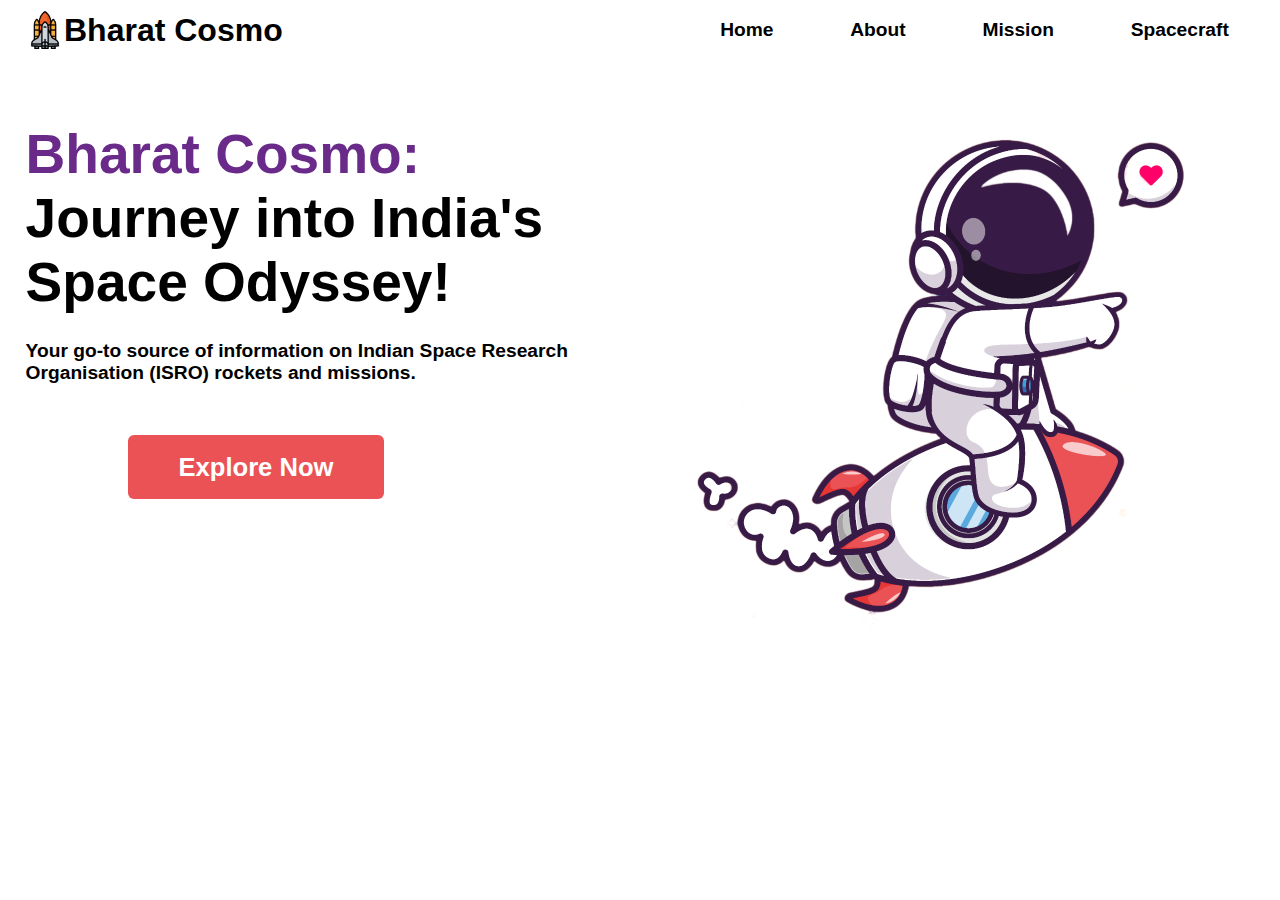
==== commit 16f3a89c: "MENU BUTTON FUNCTIONALITY" ====
--- a/index.html
+++ b/index.html
@@ -12,11 +12,18 @@
         <div class="logo"></div>
         <h1>Bharat Cosmo</h1>
         <div class="menu">
-          <h4>Home</h4>
-          <h4>About</h4>
-          <h4>Mission</h4>
-          <h4>Spacecraft</h4>
-          <img src="img/bars-solid.svg" alt="menu-logo" />
+          <h4 class="desktop-menu">Home</h4>
+          <h4 class="desktop-menu">About</h4>
+          <h4 class="desktop-menu">Mission</h4>
+          <h4 class="desktop-menu">Spacecraft</h4>
+          <div class="mobile-menu">
+            <img src="img/exit.svg" alt="" class="exit-logo" />
+            <h4 class="menu-items">Home</h4>
+            <h4 class="menu-items">About</h4>
+            <h4 class="menu-items">Missions</h4>
+            <h4 class="menu-items">Spacecrafts</h4>
+          </div>
+          <img src="img/bars-solid.svg" alt="menu-logo" class="menu-logo" />
         </div>
       </nav>
       <div class="hero">
@@ -28,49 +35,19 @@
             Your go-to source of information on Indian Space Research
             Organisation (ISRO) rockets and missions.
           </h4>
-          <div class="buttons"><button>Explore Now</button></div>
+          <div class="buttons">
+            <button class="explore">Explore Now</button>
+          </div>
         </div>
 
         <div class="right">
-          <div class="buttons"><button>Explore Now</button></div>
+          <div class="buttons">
+            <button class="mobile-explore">Explore Now</button>
+          </div>
         </div>
       </div>
 
-      <div class="missions">
-        <div class="m-left">
-          <img src="img/astro-mission.png" alt="" />
-          <button>Explore Missions</button>
-        </div>
-        <div class="m-right">
-          <h1>
-            <span>ISRO's Trailblazing Missions: </span>Elevating India's Space
-            Legacy
-          </h1>
-          <h4>
-            ISRO missions propel India's space ambitions, from lunar
-            explorations to Mars missions, advancing scientific research and
-            satellite technology.
-          </h4>
-          <button>Explore Missions</button>
-        </div>
-      </div>
-
-      <div class="spacecrafts">
-        <div class="s-left">
-          <h1>
-            <span>From Chandrayaan to Mars Orbiter: </span>ISRO's Remarkable
-            Spacecraft
-          </h1>
-          <h4>
-            ISRO crafts explore space, from Earth's orbit to Mars and beyond.
-          </h4>
-          <button>Explore Spacecrafts</button>
-        </div>
-        <div class="s-right">
-          <img src="img/astro-rocket.png" alt="" />
-          <button>Explore Spacecrafts</button>
-        </div>
-      </div>
+      <script src="js/main.js"></script>
     </div>
   </body>
 </html>
--- a/css/style.css
+++ b/css/style.css
@@ -39,12 +39,22 @@
   font-size: 1.5vw;
 }
 
+.mobile-menu {
+  display: none;
+}
+
+.mobile-menu h4 {
+  display: none;
+  color: rgb(31, 28, 28);
+}
+
 .menu img {
   display: none;
 }
 
 .hero {
   display: flex;
+  height: 90vh;
 }
 
 .left {
@@ -90,6 +100,7 @@
 .buttons {
   display: flex;
   padding-left: 3vw;
+  margin-left: 5vw;
 }
 
 .right {
@@ -103,17 +114,55 @@
   display: none;
 }
 
+.show-menu {
+  display: flex;
+}
+
 /* Media query for mobile devices - hero and nav */
 @media (max-width: 600px) {
-  .menu h4 {
+  .mobile-menu h4 {
+    display: block;
+    border-bottom: 1px solid;
+  }
+
+  .mobile-menu {
+    top: 1vw;
+    right: 1px;
+    position: absolute;
+    width: 60vw;
+    height: 110vw;
+    background-color: #ffffff;
+    box-shadow: 2px 2px 10px;
     display: none;
-  }
-
-  .menu img {
+    justify-content: center;
+    align-items: center;
+    flex-direction: column;
+    font-size: 4.5vw;
+  }
+
+  .desktop-menu {
+    display: none;
+  }
+
+  .menu img.menu-logo {
     display: block;
     height: 30px;
     width: 30px;
     margin: 2vw;
+    /* focolor: #ffffff; */
+  }
+
+  img.exit-logo {
+    display: block;
+    height: 30px;
+    width: 30px;
+    position: absolute;
+    top: 5vw;
+    right: 7vw;
+  }
+
+  .show-menu {
+    display: flex;
   }
 
   nav h1 {
@@ -183,289 +232,3 @@
     align-items: center;
   }
 }
-
-.missions {
-  width: 100%;
-  height: 35vw;
-  /* background-color: #d6d6d69b; */
-  display: flex;
-  justify-content: center;
-  align-items: center;
-  border-top: 1px solid rgba(0, 0, 0, 0.25);
-  border-bottom: 1px solid rgba(0, 0, 0, 0.25);
-}
-
-.m-left {
-  height: 35vw;
-  width: 50%;
-  /* background-color: #D09EF5; */
-
-  background-repeat: no-repeat;
-  background-size: contain;
-}
-
-.m-left img {
-  width: 32vw;
-  height: 32vw;
-  padding-left: 9vw;
-  padding-top: 0px;
-}
-.m-right {
-  height: 35vw;
-  width: 50%;
-  /* background-color: rgb(255, 12, 166); */
-  display: flex;
-  align-items: center;
-
-  flex-direction: column;
-}
-
-.m-right h1 {
-  font-weight: bolder;
-  font-size: 3.5vw;
-
-  padding-left: 2vw;
-}
-
-.m-right span {
-  color: #6a2a8a;
-}
-
-.m-right h4 {
-  padding-left: 2vw;
-  padding-right: 2vw;
-  font-size: 1.5vw;
-  margin-top: 0;
-}
-
-.m-right button {
-  display: flex;
-  font-weight: bolder;
-  font-size: 2vw;
-  color: white;
-  width: 20vw;
-  height: 5vw;
-  background-color: #eb5255;
-  border: 0;
-  border-radius: 6px;
-  display: flex;
-  align-items: center;
-  justify-content: center;
-}
-
-.spacecrafts {
-  width: 100%;
-  height: 35vw;
-  background-color: #ffffff;
-  display: flex;
-  justify-content: center;
-  align-items: center;
-}
-
-.s-right {
-  height: 35vw;
-  width: 50%;
-  /* background-color: #D09EF5; */
-
-  background-repeat: no-repeat;
-  background-size: contain;
-}
-
-.s-right img {
-  width: 32vw;
-  height: 32vw;
-  padding-left: 9vw;
-  padding-top: 0px;
-}
-.s-left {
-  height: 35vw;
-  width: 50%;
-  /* background-color: rgb(255, 12, 166); */
-  display: flex;
-  align-items: center;
-  justify-content: center;
-
-  flex-direction: column;
-}
-
-.s-left h1 {
-  font-weight: bolder;
-  font-size: 3.5vw;
-
-  padding-left: 2vw;
-}
-
-.s-left span {
-  color: #6a2a8a;
-}
-
-.s-left h4 {
-  padding-left: 2vw;
-  padding-right: 2vw;
-  font-size: 1.5vw;
-  margin-top: 0;
-}
-
-.s-left button {
-  display: flex;
-  font-weight: bolder;
-  font-size: 1.7vw;
-  color: white;
-  width: 20vw;
-  height: 5vw;
-  margin-left: 1vw;
-  background-color: #eb5255;
-  border: 0;
-  border-radius: 6px;
-  display: flex;
-  align-items: center;
-  justify-content: center;
-}
-
-.m-left button {
-  display: none;
-}
-
-.s-right button {
-  display: none;
-}
-
-/* Media queries for missions  and spacecrafts section */
-
-@media (max-width: 600px) {
-  .missions {
-    height: 150vw;
-    display: flex;
-    margin-top: 15vw;
-    align-items: flex-start;
-    justify-content: flex-start;
-    flex-direction: column-reverse;
-  }
-
-  .m-left {
-    width: 100vw;
-    /* background-color: #6a2a8a; */
-    height: 90vw;
-    position: relative;
-  }
-
-  .m-left img {
-    height: 70vw;
-    width: 70vw;
-    position: absolute;
-    bottom: 10vw;
-    left: 10vw;
-  }
-  .m-right {
-    /* background-color: #ff0505; */
-    width: 100vw;
-    display: flex;
-    justify-content: center;
-    align-items: center;
-
-    height: 60vw;
-  }
-
-  .m-left button {
-    display: flex;
-    font-weight: bolder;
-    font-size: 5vw;
-    color: white;
-    width: 50vw;
-    height: 11vw;
-    margin-left: 1vw;
-    background-color: #eb5255;
-    border: 0;
-    border-radius: 6px;
-    display: flex;
-    align-items: center;
-    justify-content: center;
-    position: absolute;
-    bottom: 4vw;
-    left: 24vw;
-  }
-
-  .m-right button {
-    display: none;
-  }
-
-  .m-right h1 {
-    font-size: 9vw;
-    padding: 0vw 2vw;
-    margin-top: 20vw;
-  }
-  .m-right h4 {
-    font-size: 5vw;
-    font-weight: lighter;
-    padding: 2vw 2vw;
-    margin: 0;
-  }
-
-  .spacecrafts {
-    height: 125vw;
-    display: flex;
-    margin-top: 13vw;
-    align-items: flex-start;
-    justify-content: flex-start;
-    flex-direction: column;
-  }
-
-  .s-right {
-    width: 100vw;
-    /* background-color: #6a2a8a; */
-    height: 90vw;
-    position: relative;
-  }
-
-  .s-right img {
-    height: 70vw;
-    width: 70vw;
-    position: absolute;
-    bottom: 10vw;
-    left: 10vw;
-  }
-  .s-left {
-    /* background-color: #ff0505; */
-    width: 100vw;
-    display: flex;
-    justify-content: center;
-    align-items: center;
-
-    height: 60vw;
-  }
-
-  .s-right button {
-    display: flex;
-    font-weight: bolder;
-    font-size: 4.5vw;
-    color: white;
-    width: 50vw;
-    height: 11vw;
-    margin-left: 1vw;
-    background-color: #eb5255;
-    border: 0;
-    border-radius: 6px;
-    display: flex;
-    align-items: center;
-    justify-content: center;
-    position: absolute;
-    bottom: 4vw;
-    left: 24vw;
-  }
-
-  .s-left button {
-    display: none;
-  }
-
-  .s-left h1 {
-    font-size: 9vw;
-    padding: 0vw 2vw;
-    margin: 0.5vw;
-  }
-  .s-left h4 {
-    font-size: 5vw;
-    font-weight: lighter;
-    padding: 2vw 2vw;
-    margin: 0;
-  }
-}
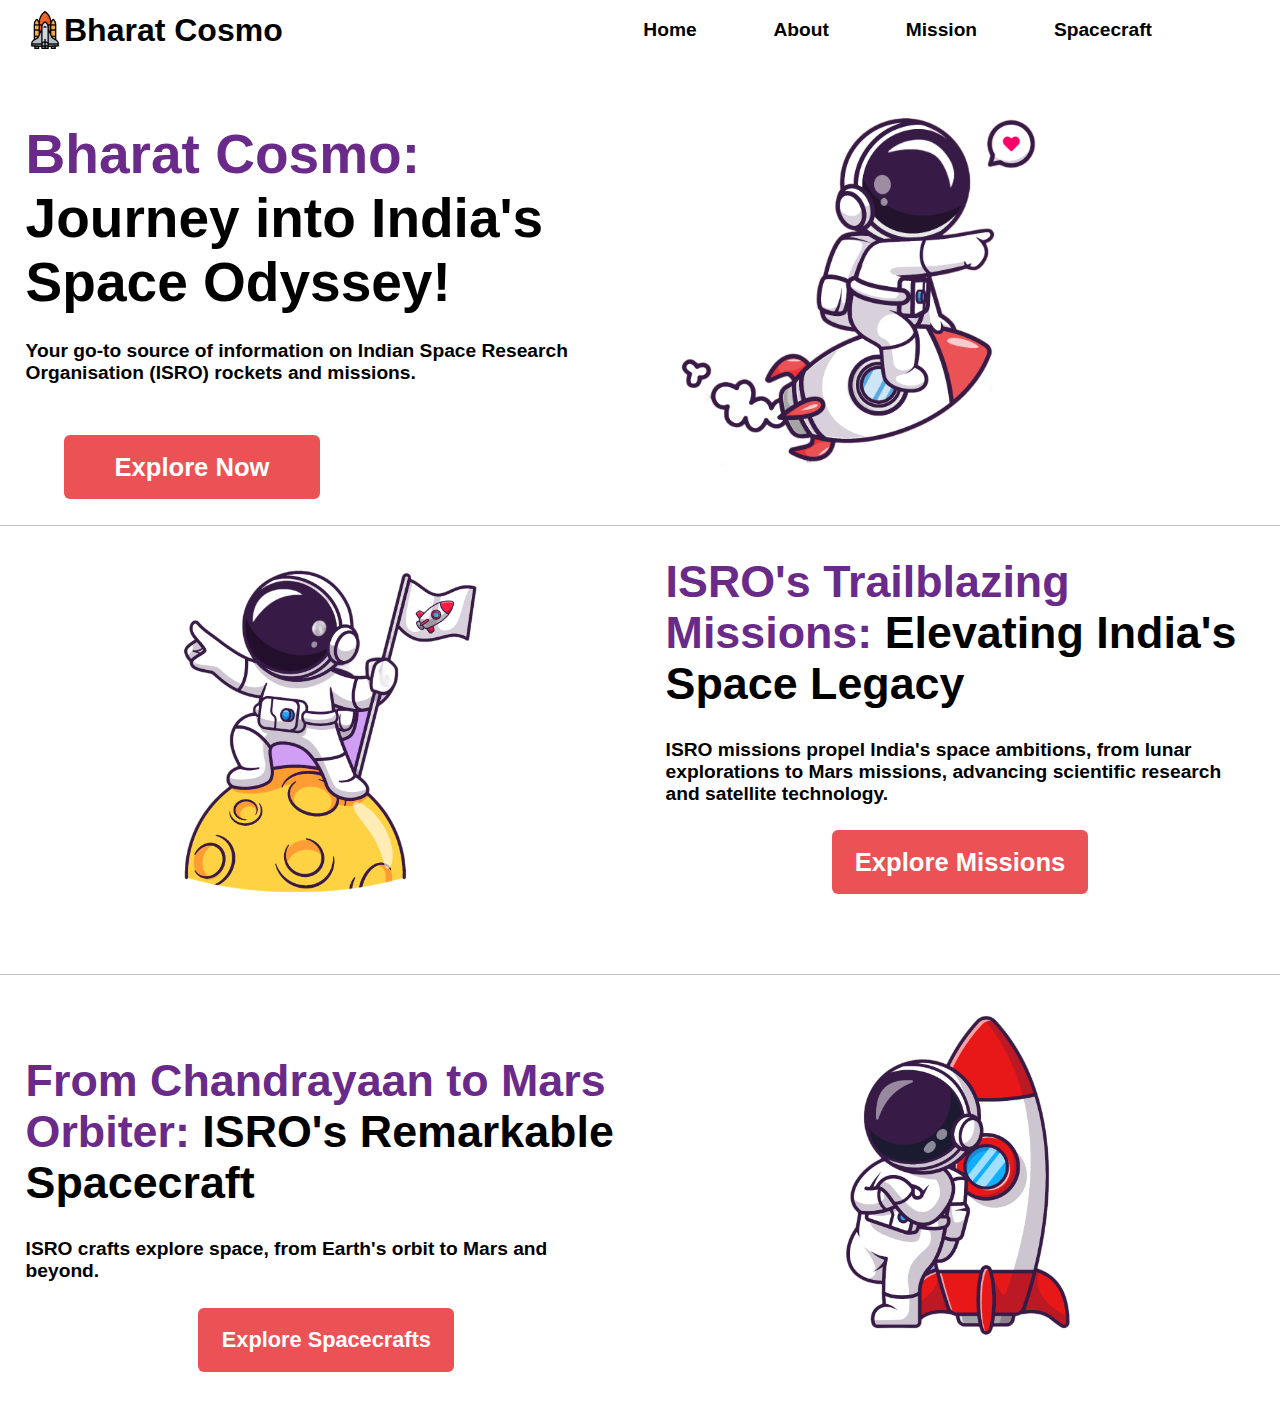
==== commit 7aefa405: "created missions page" ====
--- a/index.html
+++ b/index.html
@@ -3,7 +3,7 @@
   <head>
     <meta charset="UTF-8" />
     <meta name="viewport" content="width=device-width, initial-scale=1.0" />
-    <link rel="stylesheet" href="css/style.css" />
+    <link rel="stylesheet" href="css/index.css" />
     <title>Bharat Cosmo</title>
   </head>
   <body>
@@ -17,13 +17,15 @@
           <h4 class="desktop-menu">Mission</h4>
           <h4 class="desktop-menu">Spacecraft</h4>
           <div class="mobile-menu">
-            <img src="img/exit.svg" alt="" class="exit-logo" />
-            <h4 class="menu-items">Home</h4>
-            <h4 class="menu-items">About</h4>
-            <h4 class="menu-items">Missions</h4>
-            <h4 class="menu-items">Spacecrafts</h4>
+            <span class="exit-logo"></span>
+           <h4 class="mobile-menu-items">Home</h4>
+           <h4 class="mobile-menu-items">About</h4>
+           <h4 class="mobile-menu-items">Missions</h4>
+           <h4 class="mobile-menu-items">Spacecrafts</h4>
           </div>
-          <img src="img/bars-solid.svg" alt="menu-logo" class="menu-logo" />
+          <div id="menu-logo"></div>
+          
+        
         </div>
       </nav>
       <div class="hero">
@@ -35,19 +37,52 @@
             Your go-to source of information on Indian Space Research
             Organisation (ISRO) rockets and missions.
           </h4>
-          <div class="buttons">
-            <button class="explore">Explore Now</button>
-          </div>
+          <a href="#missions"><div class="buttons"><button>Explore Now</button></a></div>
         </div>
 
         <div class="right">
-          <div class="buttons">
-            <button class="mobile-explore">Explore Now</button>
-          </div>
+          <a href="#missions"><div class="buttons"><button>Explore Now</button></a></div>
         </div>
       </div>
 
-      <script src="js/main.js"></script>
+      <div class="missions" id="missions">
+        <div class="m-left">
+          <img src="img/astro-mission.png" alt="" />
+          <button>Explore Missions</button>
+        </div>
+        <div class="m-right">
+          <h1>
+            <span>ISRO's Trailblazing Missions: </span>Elevating India's Space
+            Legacy
+          </h1>
+          <h4>
+            ISRO missions propel India's space ambitions, from lunar
+            explorations to Mars missions, advancing scientific research and
+            satellite technology.
+          </h4>
+          <a href="pages/missions.html"><button>Explore Missions</button></a>
+        </div>
+      </div>
+
+      <div class="spacecrafts">
+        <div class="s-left">
+          <h1>
+            <span>From Chandrayaan to Mars Orbiter: </span>ISRO's Remarkable
+            Spacecraft
+          </h1>
+          <h4>
+            ISRO crafts explore space, from Earth's orbit to Mars and beyond.
+          </h4>
+          <button>Explore Spacecrafts</button>
+        </div>
+        <div class="s-right">
+          <img src="img/astro-rocket.png" alt="" />
+          <button>Explore Spacecrafts</button>
+        </div>
+      </div>
     </div>
+    <script src = "js/nav.js"></script>
   </body>
 </html>
+
+
--- a/css/index.css
+++ b/css/index.css
@@ -0,0 +1,548 @@
+body {
+  margin: 0;
+  padding: 0;
+  border: 0;
+  font-family: sans-serif;
+}
+
+nav {
+  width: 100%;
+  height: 60px;
+  display: flex;
+  align-items: center;
+  justify-content: space-between;
+}
+
+.logo {
+  background-image: url(/img/spaceship.png);
+  background-repeat: no-repeat;
+  background-size: contain;
+  position: absolute;
+  left: 2vw;
+  height: 3vw;
+  width: 3vw;
+}
+
+nav h1 {
+  font-size: 2.5vw;
+  font-weight: bolder;
+  padding-left: 5vw;
+}
+
+.menu {
+  display: flex;
+  justify-content: space-between;
+  align-items: center;
+  gap: 6vw;
+  padding: 4vw;
+  font-weight: lighter;
+  font-size: 1.5vw;
+}
+
+.mobile-menu{
+ display: none;
+}
+
+
+.mobile-menu-items{
+  display: none;
+  color: rgb(31, 28, 28);
+}
+
+.menu img {
+  display: none;
+}
+
+.hero {
+  display: flex;
+}
+
+.left {
+  width: 50%;
+  flex-direction: column;
+}
+
+.left h1 {
+  font-weight: bolder;
+  font-size: 4.3vw;
+  padding-top: 2vw;
+  padding-left: 2vw;
+  padding-right: 2vw;
+  margin-bottom: 1vw;
+}
+
+.left h1 span {
+  color: #6a2a8a;
+}
+.left h4 {
+  font-size: 1.5vw;
+  font-weight: bolder;
+  padding-left: 2vw;
+  padding-right: 2vw;
+}
+
+.left button {
+  display: flex;
+  font-weight: bolder;
+  font-size: 2vw;
+  color: white;
+  width: 20vw;
+  height: 5vw;
+  margin: 2vw;
+  background-color: #eb5255;
+  border: 0;
+  border-radius: 6px;
+  display: flex;
+  align-items: center;
+  justify-content: center;
+  text-decoration: none;
+
+}
+
+a{
+  text-decoration: none;
+}
+
+.buttons {
+  display: flex;
+  padding-left: 3vw;
+  text-decoration: none;
+
+}
+
+.right {
+  width: 50%;
+  background-image: url(/img/astro.png);
+  background-size: contain;
+  background-repeat: no-repeat;
+}
+
+.right button {
+  display: none;
+}
+
+
+
+
+
+
+/* Media query for mobile devices - hero and nav */
+@media (max-width: 600px) {
+
+  .mobile-menu-items{
+    display: block;
+    border-bottom: 1px solid ;
+  }
+
+  .mobile-menu{
+    top:2vw;
+    right: 3vw;
+    position: absolute;
+    width: 50vw;
+    height: 70vw;
+    background-color: #ffffff;
+    border-radius: 10px;
+    box-shadow: 2px 2px 50px;
+    display: none;
+    justify-content: center;
+    align-items: center;
+    flex-direction: column;
+    font-size: 4vw;
+  }
+
+  .exit-logo{
+    background-image: url(/img/exit.svg);
+    height: 30px;
+    width: 30px;
+    background-repeat: no-repeat;
+    background-size: contain;
+    position: absolute;
+    top: 2vw;
+    right: 2vw;
+
+  }
+
+  .show{
+    display: flex;
+  }
+
+  .hide{
+    display: none;
+  }
+  
+
+
+  .desktop-menu{
+    display: none;
+  }
+
+  #menu-logo{
+    display: block;
+    height: 30px;
+    width: 30px;
+    margin: 2vw;
+    background-image: url(/img/bars-solid.svg);
+    background-repeat: no-repeat;
+    background-size: contain;
+    /* focolor: #ffffff; */
+    /* z-index: 1; */
+    /* background-color: #6a2a8a; */
+  }
+
+ 
+
+
+  nav h1 {
+    font-size: 20px;
+    padding-left: 8vw;
+  }
+
+  .logo {
+    height: 6vw;
+    width: 6vw;
+  }
+
+  .left button {
+    height: 9vw;
+    width: 33vw;
+    font-size: 4vw;
+    font-weight: 700;
+    display: none;
+  }
+  .right button {
+    height: 15vw;
+    width: 60vw;
+    font-size: 6vw;
+    font-weight: 700;
+    display: flex;
+    color: white;
+    margin: 10vw;
+    background-color: #eb5255;
+    border: 0;
+    border-radius: 6px;
+    margin-top: 85vw;
+    margin-left: 8vw;
+    align-items: center;
+    justify-content: center;
+    text-decoration: none;
+  }
+
+  .left h1 {
+    font-size: 10vw;
+    margin-left: 2vw;
+  }
+
+  .left h4 {
+    font-size: 5vw;
+    font-weight: 300;
+    margin-left: 2vw;
+    padding-right: 2vw;
+    margin-top: 3vw;
+  }
+
+  .left {
+    height: 70vw;
+    width: 100vw;
+    /* background-color: grey; */
+  }
+
+  .right {
+    width: 100vw;
+    height: 90vw;
+    /* background-color: #6a2a8a; */
+    display: flex;
+    justify-content: center;
+  }
+
+  .hero {
+    display: flex;
+    flex-direction: column;
+    align-items: center;
+  }
+}
+
+.missions {
+  width: 100%;
+  height: 35vw;
+  /* background-color: #d6d6d69b; */
+  display: flex;
+  justify-content: center;
+  align-items: center;
+  border-top: 1px solid rgba(0, 0, 0, 0.25);
+  border-bottom: 1px solid rgba(0, 0, 0, 0.25);
+}
+
+.m-left {
+  height: 35vw;
+  width: 50%;
+  /* background-color: #D09EF5; */
+
+  background-repeat: no-repeat;
+  background-size: contain;
+}
+
+.m-left img {
+  width: 32vw;
+  height: 32vw;
+  padding-left: 9vw;
+  padding-top: 0px;
+}
+.m-right {
+  height: 35vw;
+  width: 50%;
+  /* background-color: rgb(255, 12, 166); */
+  display: flex;
+  align-items: center;
+
+  flex-direction: column;
+}
+
+.m-right h1 {
+  font-weight: bolder;
+  font-size: 3.5vw;
+
+  padding-left: 2vw;
+}
+
+.m-right span {
+  color: #6a2a8a;
+}
+
+.m-right h4 {
+  padding-left: 2vw;
+  padding-right: 2vw;
+  font-size: 1.5vw;
+  margin-top: 0;
+}
+
+.m-right button {
+  display: flex;
+  font-weight: bolder;
+  font-size: 2vw;
+  color: white;
+  width: 20vw;
+  height: 5vw;
+  background-color: #eb5255;
+  border: 0;
+  border-radius: 6px;
+  display: flex;
+  align-items: center;
+  justify-content: center;
+}
+
+.spacecrafts {
+  width: 100%;
+  height: 35vw;
+  background-color: #ffffff;
+  display: flex;
+  justify-content: center;
+  align-items: center;
+}
+
+.s-right {
+  height: 35vw;
+  width: 50%;
+  /* background-color: #D09EF5; */
+
+  background-repeat: no-repeat;
+  background-size: contain;
+}
+
+.s-right img {
+  width: 32vw;
+  height: 32vw;
+  padding-left: 9vw;
+  padding-top: 0px;
+}
+.s-left {
+  height: 35vw;
+  width: 50%;
+  /* background-color: rgb(255, 12, 166); */
+  display: flex;
+  align-items: center;
+  justify-content: center;
+
+  flex-direction: column;
+}
+
+.s-left h1 {
+  font-weight: bolder;
+  font-size: 3.5vw;
+
+  padding-left: 2vw;
+}
+
+.s-left span {
+  color: #6a2a8a;
+}
+
+.s-left h4 {
+  padding-left: 2vw;
+  padding-right: 2vw;
+  font-size: 1.5vw;
+  margin-top: 0;
+}
+
+.s-left button {
+  display: flex;
+  font-weight: bolder;
+  font-size: 1.7vw;
+  color: white;
+  width: 20vw;
+  height: 5vw;
+  margin-left: 1vw;
+  background-color: #eb5255;
+  border: 0;
+  border-radius: 6px;
+  display: flex;
+  align-items: center;
+  justify-content: center;
+}
+
+.m-left button {
+  display: none;
+}
+
+.s-right button {
+  display: none;
+}
+
+/* Media queries for missions  and spacecrafts section */
+
+@media (max-width: 600px) {
+  .missions {
+    height: 150vw;
+    display: flex;
+    margin-top: 15vw;
+    align-items: flex-start;
+    justify-content: flex-start;
+    flex-direction: column-reverse;
+  }
+
+  .m-left {
+    width: 100vw;
+    /* background-color: #6a2a8a; */
+    height: 90vw;
+    position: relative;
+  }
+
+  .m-left img {
+    height: 70vw;
+    width: 70vw;
+    position: absolute;
+    bottom: 10vw;
+    left: 10vw;
+  }
+  .m-right {
+    /* background-color: #ff0505; */
+    width: 100vw;
+    display: flex;
+    justify-content: center;
+    align-items: center;
+
+    height: 60vw;
+  }
+
+  .m-left button {
+    display: flex;
+    font-weight: bolder;
+    font-size: 5vw;
+    color: white;
+    width: 50vw;
+    height: 11vw;
+    margin-left: 1vw;
+    background-color: #eb5255;
+    border: 0;
+    border-radius: 6px;
+    display: flex;
+    align-items: center;
+    justify-content: center;
+    position: absolute;
+    bottom: 4vw;
+    left: 24vw;
+  }
+
+  .m-right button {
+    display: none;
+  }
+
+  .m-right h1 {
+    font-size: 9vw;
+    padding: 0vw 2vw;
+    margin-top: 20vw;
+  }
+  .m-right h4 {
+    font-size: 5vw;
+    font-weight: lighter;
+    padding: 2vw 2vw;
+    margin: 0;
+  }
+
+  .spacecrafts {
+    height: 125vw;
+    display: flex;
+    margin-top: 13vw;
+    align-items: flex-start;
+    justify-content: flex-start;
+    flex-direction: column;
+  }
+
+  .s-right {
+    width: 100vw;
+    /* background-color: #6a2a8a; */
+    height: 90vw;
+    position: relative;
+  }
+
+  .s-right img {
+    height: 70vw;
+    width: 70vw;
+    position: absolute;
+    bottom: 10vw;
+    left: 10vw;
+  }
+  .s-left {
+    /* background-color: #ff0505; */
+    width: 100vw;
+    display: flex;
+    justify-content: center;
+    align-items: center;
+
+    height: 60vw;
+  }
+
+  .s-right button {
+    display: flex;
+    font-weight: bolder;
+    font-size: 4.5vw;
+    color: white;
+    width: 50vw;
+    height: 11vw;
+    margin-left: 1vw;
+    background-color: #eb5255;
+    border: 0;
+    border-radius: 6px;
+    display: flex;
+    align-items: center;
+    justify-content: center;
+    position: absolute;
+    bottom: 4vw;
+    left: 24vw;
+  }
+
+  .s-left button {
+    display: none;
+  }
+
+  .s-left h1 {
+    font-size: 9vw;
+    padding: 0vw 2vw;
+    margin: 0.5vw;
+  }
+  .s-left h4 {
+    font-size: 5vw;
+    font-weight: lighter;
+    padding: 2vw 2vw;
+    margin: 0;
+  }
+}
